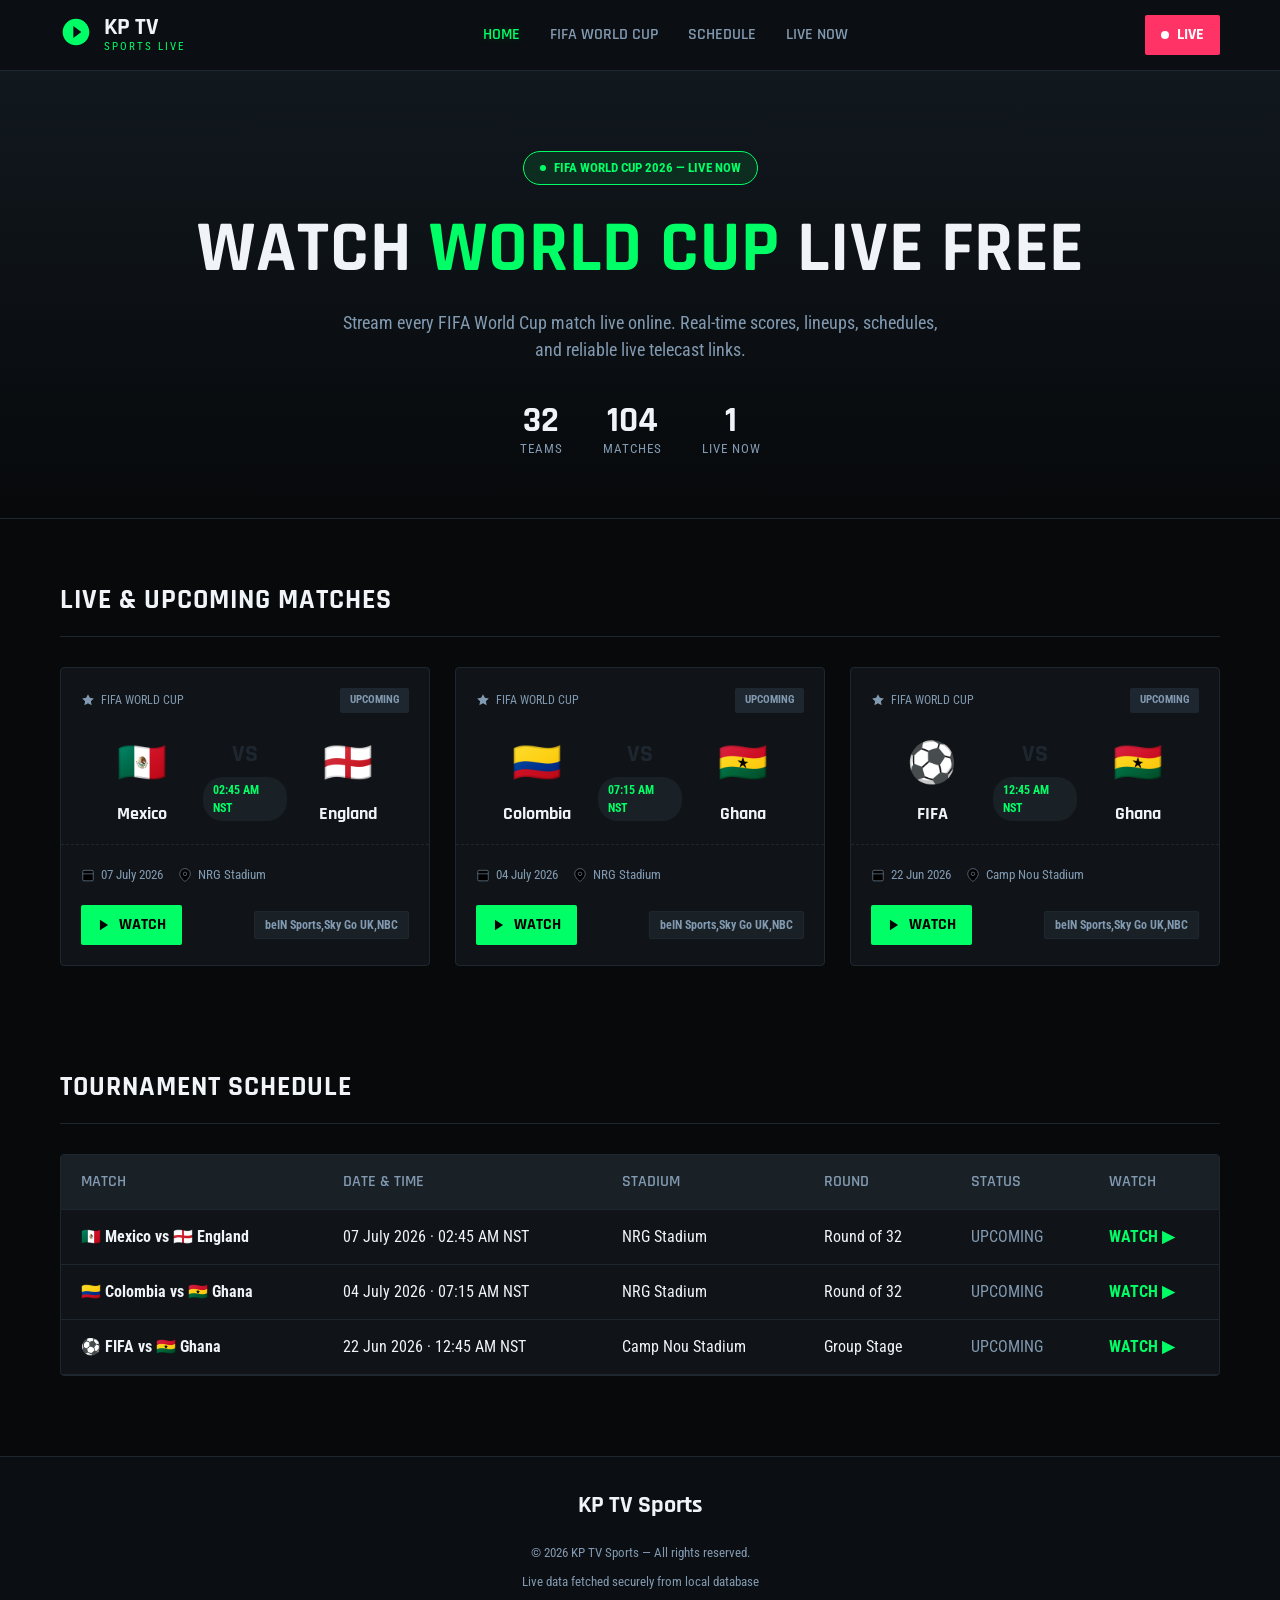
==== index.html @ 0c32e065 "Initial commit" ====
<!DOCTYPE html>
<html lang="en" dir="ltr">
<head>
  <meta charset="UTF-8"/>
  <meta name="viewport" content="width=device-width, initial-scale=1, minimum-scale=1, maximum-scale=5"/>
  <title>KP TV Sports — FIFA World Cup 2026 Live Streaming</title>
  <meta name="description" content="Watch FIFA World Cup 2026 live streaming online. Get live scores, match schedules, team lineups, and telecast links."/>
  <meta name="theme-color" content="#07090b"/>
  <meta property="og:title" content="KP TV Sports — FIFA World Cup 2026 Live"/>
  <link rel="stylesheet" href="style.css"/>
  <link rel="preconnect" href="https://fonts.googleapis.com"/>
  <link rel="preconnect" href="https://fonts.gstatic.com" crossorigin/>
</head>
<body id="body">

<!-- Header -->
<header>
  <div class="container">
    <div class="header-inner">
      <a href="index.html" class="logo">
        <div class="logo-icon">
          <svg viewBox="0 0 24 24"><path d="M12 2C6.48 2 2 6.48 2 12s4.48 10 10 10 10-4.48 10-10S17.52 2 12 2zm-2 14.5v-9l6 4.5-6 4.5z"/></svg>
        </div>
        <div class="logo-text">
          <span class="logo-name">KP TV</span>
          <span class="logo-sub">Sports Live</span>
        </div>
      </a>

      <nav class="main-nav">
        <ul class="nav-menu">
          <li><a href="index.html" class="active">HOME</a></li>
          <li><a href="match-data.html?id=fifa2">FIFA WORLD CUP</a></li>
          <li><a href="#schedule">SCHEDULE</a></li>
          <li><a href="#live">LIVE NOW</a></li>
        </ul>
      </nav>

      <div class="header-actions">
        <a href="match-data.html?id=fifa2" class="btn-live">
          <span class="live-dot"></span>
          LIVE
        </a>
      </div>
    </div>
  </div>
</header>

<!-- Hero -->
<section class="hero">
  <div class="container">
    <div class="hero-content">
      <div class="hero-badge">
        <span class="dot"></span>
        FIFA World Cup 2026 — Live Now
      </div>
      <h1>Watch <span>World Cup</span> Live Free</h1>
      <p>Stream every FIFA World Cup match live online. Real-time scores, lineups, schedules, and reliable live telecast links.</p>
      <div class="hero-stats">
        <div class="hero-stat">
          <div class="num">32</div>
          <div class="label">Teams</div>
        </div>
        <div class="hero-stat">
          <div class="num">104</div>
          <div class="label">Matches</div>
        </div>
        <div class="hero-stat">
          <div class="num" id="liveCount">—</div>
          <div class="label">Live Now</div>
        </div>
      </div>
    </div>
  </div>
</section>

<!-- Live Matches Section -->
<section class="matches-section" id="live">
  <div class="container">
    <div class="section-header">
      <div class="section-title">
        <h2>Live &amp; Upcoming Matches</h2>
      </div>
    </div>

    <!-- Cards loaded by JS -->
    <div class="matches-grid" id="matchesGrid">
      <!-- Skeletons -->
      <div class="match-card" style="pointer-events:none; min-height:250px">
        <div class="loading-skeleton" style="width:100%;height:100%"></div>
      </div>
      <div class="match-card" style="pointer-events:none; min-height:250px">
        <div class="loading-skeleton" style="width:100%;height:100%"></div>
      </div>
    </div>
  </div>
</section>

<!-- Schedule Table -->
<section class="schedule-section" id="schedule">
  <div class="container">
    <div class="section-header">
      <div class="section-title">
        <h2>Tournament Schedule</h2>
      </div>
    </div>

    <div class="schedule-table">
      <table>
        <thead>
          <tr>
            <th>Match</th>
            <th>Date &amp; Time</th>
            <th>Stadium</th>
            <th>Round</th>
            <th>Status</th>
            <th>Watch</th>
          </tr>
        </thead>
        <tbody id="scheduleBody">
          <tr>
            <td colspan="6" style="text-align:center;padding:30px;color:var(--text-muted)">
              Loading schedule data...
            </td>
          </tr>
        </tbody>
      </table>
    </div>
  </div>
</section>

<!-- Footer -->
<footer>
  <div class="container">
    <div class="footer-bottom">
      <div style="font-family:var(--font-heading);font-size:24px;font-weight:700;color:var(--text-main);margin-bottom:10px">KP TV Sports</div>
      <span>© <span id="year"></span> KP TV Sports — All rights reserved.</span>
      <span>Live data fetched securely from local database</span>
    </div>
  </div>
</footer>

<script>
document.getElementById('year').textContent = new Date().getFullYear();

// ===== Country Flag Helper =====
function getFlag(name) {
  const flags = {
    'brazil':'🇧🇷','argentina':'🇦🇷','france':'🇫🇷','germany':'🇩🇪','england':'🏴󠁧󠁢󠁥󠁮󠁧󠁿',
    'spain':'🇪🇸','portugal':'🇵🇹','netherlands':'🇳🇱','italy':'🇮🇹','usa':'🇺🇸',
    'mexico':'🇲🇽','canada':'🇨🇦','morocco':'🇲🇦','senegal':'🇸🇳','japan':'🇯🇵',
    'south korea':'🇰🇷','australia':'🇦🇺','croatia':'🇭🇷','belgium':'🇧🇪','uruguay':'🇺🇾',
    'colombia':'🇨🇴','chile':'🇨🇱','ecuador':'🇪🇨','peru':'🇵🇪','switzerland':'🇨🇭',
    'poland':'🇵🇱','denmark':'🇩🇰','sweden':'🇸🇪','norway':'🇳🇴','austria':'🇦🇹',
    'serbia':'🇷🇸','ukraine':'🇺🇦','turkey':'🇹🇷','ghana':'🇬🇭','nigeria':'🇳🇬',
    'cameroon':'🇨🇲','ivory coast':'🇨🇮','saudi arabia':'🇸🇦','iran':'🇮🇷','qatar':'🇶🇦',
    'south africa':'🇿🇦','egypt':'🇪🇬','algeria':'🇩🇿','tunisia':'🇹🇳',
  };
  const k = (name || '').toLowerCase().trim();
  for (const [country, flag] of Object.entries(flags)) {
    if (k.includes(country)) return flag;
  }
  return '⚽';
}

const FIFA_IDS = ['fifa1','fifa2','fifa3','fifa4','fifa5','fifa6','fifa7','fifa8'];

async function loadMatchData(id) {
  try {
    const res = await fetch(`data/${id}.json`);
    if (!res.ok) return null;
    return await res.json();
  } catch { return null; }
}

function buildMatchCard(data, id) {
  const match = data.match || {};
  const team1 = data.team1 || {};
  const team2 = data.team2 || {};
  const isLive = (match.status || '').toLowerCase().includes('live');
  const flag1 = getFlag(team1.name || '');
  const flag2 = getFlag(team2.name || '');

  const badge = isLive
    ? `<span class="live-badge">LIVE NOW</span>`
    : `<span class="live-badge upcoming-badge">UPCOMING</span>`;

  return `
    <a href="match-data.html?id=${id}" class="match-card">
      <div class="match-card-top">
        <div class="match-league-info">
          <span class="league-name">
            <svg viewBox="0 0 24 24"><path d="M12 2l3.09 6.26L22 9.27l-5 4.87 1.18 6.88L12 17.77l-6.18 3.25L7 14.14 2 9.27l6.91-1.01L12 2z"/></svg>
            ${match.league || 'FIFA World Cup 2026'}
          </span>
          ${badge}
        </div>
        <div class="match-teams">
          <div class="team-info">
            <div class="team-flag">${flag1}</div>
            <span class="team-name">${team1.name || 'TBD'}</span>
          </div>
          <div class="match-vs">
            <span class="vs-text">VS</span>
            <span class="match-time-badge">${match.time || 'TBD'}</span>
          </div>
          <div class="team-info">
            <div class="team-flag">${flag2}</div>
            <span class="team-name">${team2.name || 'TBD'}</span>
          </div>
        </div>
      </div>
      <div class="match-card-body">
        <div class="match-meta">
          <span class="meta-item"><svg viewBox="0 0 24 24"><rect x="3" y="4" width="18" height="18" rx="2"></rect><line x1="3" y1="10" x2="21" y2="10"></line></svg> ${match.date || 'TBD'}</span>
          <span class="meta-item"><svg viewBox="0 0 24 24"><path d="M21 10c0 7-9 13-9 13s-9-6-9-13a9 9 0 0 1 18 0z"></path><circle cx="12" cy="10" r="3"></circle></svg> ${match.stadium || 'TBD'}</span>
        </div>
        <div class="match-card-footer">
          <span class="watch-btn"><svg viewBox="0 0 24 24"><polygon points="5 3 19 12 5 21 5 3"/></svg> Watch</span>
          <span class="broadcaster-tag">${match.broadcaster || 'HD'}</span>
        </div>
      </div>
    </a>`;
}

function buildScheduleRow(data, id) {
  const match = data.match || {};
  const team1 = data.team1 || {};
  const team2 = data.team2 || {};
  const flag1 = getFlag(team1.name || '');
  const flag2 = getFlag(team2.name || '');
  const isLive = (match.status || '').toLowerCase().includes('live');

  const status = isLive
    ? `<span class="status-live">LIVE</span>`
    : `<span class="status-upcoming">UPCOMING</span>`;

  return `<tr>
    <td>
      <div class="schedule-teams">
        <span class="schedule-team-names">${flag1} ${team1.name || 'TBD'} vs ${flag2} ${team2.name || 'TBD'}</span>
      </div>
    </td>
    <td>${match.date || 'TBD'} · ${match.time || 'TBD'}</td>
    <td>${match.stadium || '—'}</td>
    <td>${match.round || '—'}</td>
    <td>${status}</td>
    <td><a href="match-data.html?id=${id}" class="watch-link">Watch ▶</a></td>
  </tr>`;
}

async function initPage() {
  const grid = document.getElementById('matchesGrid');
  const tbody = document.getElementById('scheduleBody');
  const cards = [];
  const rows = [];
  let liveCount = 0;

  const results = await Promise.all(FIFA_IDS.map(id => loadMatchData(id).then(d => ({id, d}))));

  for (const {id, d} of results) {
    if (!d) continue;
    cards.push(buildMatchCard(d, id));
    rows.push(buildScheduleRow(d, id));
    const isLive = ((d.match || {}).status || '').toLowerCase().includes('live');
    if (isLive) liveCount++;
  }

  // Demo fallback if API empty
  if (cards.length === 0) {
    const demoMatches = [
      { id:'fifa2', team1:'Mexico', team2:'England', time:'18:00 UTC', date:'Jul 6, 2026', stadium:'Azteca', round:'Group', broadcaster:'FIFA+', status:'live' },
      { id:'fifa3', team1:'France', team2:'Spain', time:'21:00 UTC', date:'Jul 6, 2026', stadium:'SoFi Stadium', round:'Group', broadcaster:'HD', status:'upcoming' }
    ];
    for (const m of demoMatches) {
      const flag1 = getFlag(m.team1);
      const flag2 = getFlag(m.team2);
      const isLive = m.status === 'live';
      if (isLive) liveCount++;
      const badge = isLive ? '<span class="live-badge">LIVE NOW</span>' : '<span class="live-badge upcoming-badge">UPCOMING</span>';
      
      cards.push(`<a href="match-data.html?id=${m.id}" class="match-card">
        <div class="match-card-top">
          <div class="match-league-info"><span class="league-name">FIFA World Cup</span>${badge}</div>
          <div class="match-teams">
            <div class="team-info"><div class="team-flag">${flag1}</div><span class="team-name">${m.team1}</span></div>
            <div class="match-vs"><span class="vs-text">VS</span><span class="match-time-badge">${m.time}</span></div>
            <div class="team-info"><div class="team-flag">${flag2}</div><span class="team-name">${m.team2}</span></div>
          </div>
        </div>
        <div class="match-card-body">
          <div class="match-meta"><span>${m.date}</span> | <span>${m.stadium}</span></div>
          <div class="match-card-footer">
            <span class="watch-btn">Watch</span>
            <span class="broadcaster-tag">${m.broadcaster}</span>
          </div>
        </div>
      </a>`);
      rows.push(`<tr>
        <td><div class="schedule-teams"><span class="schedule-team-names">${flag1} ${m.team1} vs ${flag2} ${m.team2}</span></div></td>
        <td>${m.date} · ${m.time}</td>
        <td>${m.stadium}</td>
        <td>${m.round}</td>
        <td>${isLive ? '<span class="status-live">LIVE</span>' : '<span class="status-upcoming">UPCOMING</span>'}</td>
        <td><a href="match-data.html?id=${m.id}" class="watch-link">Watch ▶</a></td>
      </tr>`);
    }
  }

  grid.innerHTML = cards.join('');
  tbody.innerHTML = rows.join('') || '<tr><td colspan="6" style="text-align:center">No matches found</td></tr>';
  document.getElementById('liveCount').textContent = liveCount || '1';
}

initPage();
</script>
</body>
</html>
---- style.css ----
/* ===== SPORTS STREAMING - MIDNIGHT & NEON GREEN ===== */
@import url('https://fonts.googleapis.com/css2?family=Rajdhani:wght@500;600;700&family=Roboto+Condensed:wght@400;700&display=swap');

/* ===== CSS Variables ===== */
:root {
  --bg-dark: #07090b;
  --bg-card: #101418;
  --bg-hover: #192026;
  --text-main: #f0f4f8;
  --text-muted: #829ab1;
  --accent: #00ff66;
  --accent-glow: rgba(0, 255, 102, 0.2);
  --border: #1e2730;
  --danger: #ff3366;
  
  --font-heading: 'Rajdhani', sans-serif;
  --font-body: 'Roboto Condensed', sans-serif;
  
  --radius: 4px;
  --transition: all 0.25s ease;
}

/* ===== Reset & Base ===== */
* {
  margin: 0;
  padding: 0;
  box-sizing: border-box;
}

body {
  font-family: var(--font-body);
  background-color: var(--bg-dark);
  color: var(--text-main);
  line-height: 1.5;
  -webkit-font-smoothing: antialiased;
}

a {
  color: inherit;
  text-decoration: none;
  transition: var(--transition);
}

.container {
  max-width: 1200px;
  margin: 0 auto;
  padding: 0 20px;
}

/* ===== Typography ===== */
h1, h2, h3, h4, h5, h6 {
  font-family: var(--font-heading);
  text-transform: uppercase;
  letter-spacing: 1px;
}

/* ===== Header ===== */
header {
  background-color: #0b0e12;
  border-bottom: 1px solid var(--border);
  position: sticky;
  top: 0;
  z-index: 100;
}

.header-inner {
  display: flex;
  align-items: center;
  justify-content: space-between;
  height: 70px;
}

.logo {
  display: flex;
  align-items: center;
  gap: 12px;
}

.logo-icon svg {
  width: 32px;
  height: 32px;
  fill: var(--accent);
}

.logo-text {
  display: flex;
  flex-direction: column;
}

.logo-name {
  font-family: var(--font-heading);
  font-size: 24px;
  font-weight: 700;
  color: var(--text-main);
  line-height: 1;
}

.logo-sub {
  font-size: 11px;
  color: var(--accent);
  text-transform: uppercase;
  letter-spacing: 2px;
}

.main-nav .nav-menu {
  display: flex;
  list-style: none;
  gap: 30px;
}

.nav-menu a {
  font-family: var(--font-heading);
  font-size: 16px;
  font-weight: 600;
  color: var(--text-muted);
  text-transform: uppercase;
  display: flex;
  align-items: center;
  gap: 8px;
}

.nav-menu a:hover, .nav-menu a.active {
  color: var(--accent);
}

.nav-menu a.active {
  text-shadow: 0 0 10px var(--accent-glow);
}

.header-actions {
  display: flex;
  align-items: center;
  gap: 15px;
}

.btn-live {
  background-color: var(--danger);
  color: #fff;
  font-family: var(--font-heading);
  font-weight: 700;
  padding: 8px 16px;
  border-radius: 2px;
  display: flex;
  align-items: center;
  gap: 8px;
  text-transform: uppercase;
}

.btn-live .live-dot {
  width: 8px;
  height: 8px;
  background: #fff;
  border-radius: 50%;
  animation: pulse 1s infinite;
}

/* ===== Hero Section ===== */
.hero {
  background: linear-gradient(to bottom, #11181e, var(--bg-dark));
  padding: 80px 0 60px;
  border-bottom: 1px solid var(--border);
  text-align: center;
}

.hero-badge {
  display: inline-flex;
  align-items: center;
  gap: 8px;
  background: rgba(0, 255, 102, 0.1);
  color: var(--accent);
  border: 1px solid var(--accent);
  padding: 6px 16px;
  border-radius: 20px;
  font-size: 13px;
  font-weight: 700;
  text-transform: uppercase;
  margin-bottom: 25px;
}

.hero-badge .dot {
  width: 6px;
  height: 6px;
  background: var(--accent);
  border-radius: 50%;
}

.hero h1 {
  font-size: clamp(40px, 8vw, 72px);
  line-height: 1.1;
  margin-bottom: 20px;
}

.hero h1 span {
  color: var(--accent);
}

.hero p {
  color: var(--text-muted);
  font-size: 18px;
  max-width: 600px;
  margin: 0 auto 40px;
}

.hero-stats {
  display: flex;
  justify-content: center;
  gap: 40px;
  flex-wrap: wrap;
}

.hero-stat {
  display: flex;
  flex-direction: column;
}

.hero-stat .num {
  font-family: var(--font-heading);
  font-size: 36px;
  font-weight: 700;
  color: var(--text-main);
  line-height: 1;
}

.hero-stat .label {
  color: var(--text-muted);
  font-size: 13px;
  text-transform: uppercase;
  letter-spacing: 1px;
}

/* ===== Matches Grid ===== */
.matches-section {
  padding: 60px 0;
}

.section-header {
  display: flex;
  justify-content: space-between;
  align-items: center;
  margin-bottom: 30px;
  border-bottom: 1px solid var(--border);
  padding-bottom: 15px;
}

.section-title {
  display: flex;
  align-items: center;
  gap: 15px;
}

.section-title h2 {
  font-size: 28px;
}

.matches-grid {
  display: grid;
  grid-template-columns: repeat(auto-fill, minmax(320px, 1fr));
  gap: 25px;
}

.match-card {
  background: var(--bg-card);
  border: 1px solid var(--border);
  border-radius: var(--radius);
  overflow: hidden;
  transition: var(--transition);
  position: relative;
  display: block;
}

.match-card:hover {
  transform: translateY(-5px);
  border-color: var(--accent);
  box-shadow: 0 10px 30px rgba(0,0,0,0.5);
}

.match-card-top {
  padding: 20px;
  border-bottom: 1px dashed var(--border);
}

.match-league-info {
  display: flex;
  justify-content: space-between;
  align-items: center;
  margin-bottom: 20px;
  font-size: 12px;
  color: var(--text-muted);
  text-transform: uppercase;
}

.league-name {
  display: flex;
  align-items: center;
  gap: 6px;
}

.league-name svg {
  fill: currentColor;
  width: 14px;
}

.live-badge {
  background: var(--danger);
  color: white;
  padding: 4px 10px;
  border-radius: 2px;
  font-weight: 700;
  font-size: 11px;
  display: flex;
  align-items: center;
  gap: 5px;
}

.upcoming-badge {
  background: var(--border);
  color: var(--text-muted);
}

.match-teams {
  display: flex;
  justify-content: space-between;
  align-items: center;
}

.team-info {
  display: flex;
  flex-direction: column;
  align-items: center;
  width: 40%;
}

.team-flag {
  font-size: 40px;
  margin-bottom: 10px;
}

.team-name {
  font-family: var(--font-heading);
  font-size: 18px;
  font-weight: 700;
  text-align: center;
  line-height: 1.2;
}

.match-vs {
  display: flex;
  flex-direction: column;
  align-items: center;
}

.vs-text {
  font-family: var(--font-heading);
  color: var(--border);
  font-size: 24px;
  font-weight: 700;
}

.match-time-badge {
  background: var(--bg-hover);
  padding: 4px 10px;
  border-radius: 20px;
  font-size: 12px;
  color: var(--accent);
  font-weight: 700;
  margin-top: 5px;
}

.match-card-body {
  padding: 20px;
}

.match-meta {
  display: flex;
  gap: 15px;
  color: var(--text-muted);
  font-size: 13px;
  margin-bottom: 20px;
}

.meta-item {
  display: flex;
  align-items: center;
  gap: 6px;
}

.meta-item svg {
  width: 14px;
  height: 14px;
  stroke: currentColor;
}

.match-card-footer {
  display: flex;
  justify-content: space-between;
  align-items: center;
}

.watch-btn {
  background: var(--accent);
  color: #000;
  font-family: var(--font-heading);
  font-weight: 700;
  padding: 8px 16px;
  border-radius: 2px;
  display: flex;
  align-items: center;
  gap: 8px;
  text-transform: uppercase;
}

.watch-btn svg {
  width: 14px;
  fill: #000;
}

.broadcaster-tag {
  background: var(--bg-hover);
  color: var(--text-muted);
  padding: 4px 10px;
  border-radius: 2px;
  font-size: 12px;
  font-weight: 700;
  border: 1px solid var(--border);
}

/* ===== Schedule Table ===== */
.schedule-section {
  padding: 40px 0 80px;
}

.schedule-table {
  background: var(--bg-card);
  border: 1px solid var(--border);
  border-radius: var(--radius);
  overflow-x: auto;
}

table {
  width: 100%;
  border-collapse: collapse;
}

th {
  background: var(--bg-hover);
  color: var(--text-muted);
  font-family: var(--font-heading);
  text-transform: uppercase;
  font-weight: 600;
  padding: 15px 20px;
  text-align: left;
  border-bottom: 1px solid var(--border);
}

td {
  padding: 15px 20px;
  border-bottom: 1px solid var(--border);
  vertical-align: middle;
}

.schedule-teams {
  display: flex;
  align-items: center;
  gap: 15px;
}

.schedule-team-names {
  font-weight: 700;
}

.status-live {
  color: var(--danger);
  font-weight: 700;
  display: inline-flex;
  align-items: center;
  gap: 5px;
}

.status-upcoming {
  color: var(--text-muted);
}

.watch-link {
  color: var(--accent);
  font-weight: 700;
  text-transform: uppercase;
}

.watch-link:hover {
  text-decoration: underline;
}

/* ===== Match Hero (Inner Page) ===== */
.match-hero {
  background: url('https://images.unsplash.com/photo-1518605368461-1f1a51136c24?ixlib=rb-4.0.3&auto=format&fit=crop&w=1920&q=80') center/cover no-repeat;
  position: relative;
  padding: 60px 0;
  text-align: center;
}

.match-hero::before {
  content: '';
  position: absolute;
  inset: 0;
  background: linear-gradient(to bottom, rgba(7,9,11,0.8), #07090b);
}

.match-hero-content {
  position: relative;
  z-index: 1;
}

.breadcrumb {
  display: flex;
  justify-content: center;
  gap: 10px;
  color: var(--text-muted);
  font-size: 13px;
  text-transform: uppercase;
  margin-bottom: 20px;
}

.breadcrumb a:hover {
  color: var(--accent);
}

.hero-match-display {
  display: flex;
  justify-content: center;
  align-items: center;
  gap: 50px;
  margin: 30px 0;
}

.hero-team {
  display: flex;
  flex-direction: column;
  align-items: center;
}

.hero-flag {
  font-size: 80px;
  margin-bottom: 10px;
}

.hero-team-name {
  font-family: var(--font-heading);
  font-size: 28px;
  font-weight: 700;
}

.hero-vs-block {
  text-align: center;
}

.hero-vs-text {
  font-family: var(--font-heading);
  font-size: 40px;
  color: var(--border);
  font-weight: 800;
}

.hero-match-time {
  display: inline-block;
  background: rgba(0, 255, 102, 0.1);
  color: var(--accent);
  border: 1px solid var(--accent);
  padding: 5px 15px;
  border-radius: 20px;
  margin-top: 10px;
  font-weight: 700;
}

/* ===== Match Content Layout ===== */
.match-page {
  padding: 40px 0;
}

.match-page-grid {
  display: grid;
  grid-template-columns: 2fr 1fr;
  gap: 30px;
}

/* Tabs */
.tabs-bar {
  display: flex;
  border-bottom: 2px solid var(--border);
  margin-bottom: 30px;
}

.tab-btn {
  background: none;
  border: none;
  color: var(--text-muted);
  font-family: var(--font-heading);
  font-size: 18px;
  font-weight: 600;
  text-transform: uppercase;
  padding: 15px 25px;
  cursor: pointer;
  border-bottom: 2px solid transparent;
  margin-bottom: -2px;
  transition: var(--transition);
}

.tab-btn.active {
  color: var(--accent);
  border-bottom-color: var(--accent);
}

.tab-content { display: none; }
.tab-content.active { display: block; animation: fadeIn 0.3s ease; }

@keyframes fadeIn {
  from { opacity: 0; transform: translateY(10px); }
  to { opacity: 1; transform: translateY(0); }
}

/* Info Cards */
.info-card {
  background: var(--bg-card);
  border: 1px solid var(--border);
  border-radius: var(--radius);
  margin-bottom: 20px;
  overflow: hidden;
}

.info-card-header {
  background: var(--bg-hover);
  padding: 15px 20px;
  border-bottom: 1px solid var(--border);
  display: flex;
  align-items: center;
  gap: 10px;
}

.info-card-header h3 {
  color: #fff;
  font-size: 18px;
}

.info-card-header svg {
  width: 18px;
  fill: var(--accent);
}

.info-table {
  width: 100%;
}

.info-table td {
  padding: 15px 20px;
  border-bottom: 1px solid var(--border);
}

.info-table td:first-child {
  color: var(--text-muted);
  width: 40%;
  text-transform: uppercase;
  font-weight: 600;
  font-size: 13px;
}

.info-table td:last-child {
  font-weight: 700;
}

/* Lineup */
.lineup-grid {
  display: grid;
  grid-template-columns: 1fr 1fr;
  gap: 20px;
  padding: 20px;
}

.lineup-team {
  background: var(--bg-hover);
  border: 1px solid var(--border);
  border-radius: var(--radius);
  padding: 20px;
}

.lineup-team-name {
  font-family: var(--font-heading);
  font-size: 20px;
  font-weight: 700;
  color: var(--accent);
  margin-bottom: 15px;
  text-align: center;
  border-bottom: 1px dashed var(--border);
  padding-bottom: 10px;
}

.lineup-players {
  line-height: 2;
  text-align: center;
}

/* Streams */
.telecast-list {
  padding: 20px;
}

.telecast-link {
  display: flex;
  justify-content: space-between;
  align-items: center;
  background: var(--bg-hover);
  border: 1px solid var(--border);
  padding: 15px 20px;
  border-radius: var(--radius);
  margin-bottom: 15px;
  color: #fff;
  font-family: var(--font-heading);
  font-weight: 700;
  font-size: 18px;
}

.telecast-link:hover {
  background: var(--accent);
  color: #000;
  border-color: var(--accent);
}

.telecast-link-icon {
  display: flex;
  align-items: center;
  gap: 15px;
}

.play-icon {
  width: 30px;
  height: 30px;
  background: rgba(255,255,255,0.1);
  border-radius: 50%;
  display: flex;
  align-items: center;
  justify-content: center;
}

.telecast-link:hover .play-icon {
  background: #000;
}

.play-icon svg {
  width: 14px;
  fill: currentColor;
}

.arrow-icon {
  width: 20px;
  stroke: currentColor;
  fill: none;
  stroke-width: 2;
}

/* Sidebar */
.sidebar-card {
  background: var(--bg-card);
  border: 1px solid var(--border);
  border-radius: var(--radius);
  margin-bottom: 25px;
}

.sidebar-card-header {
  padding: 15px;
  border-bottom: 1px solid var(--border);
  font-family: var(--font-heading);
  font-size: 16px;
  color: var(--accent);
}

.sidebar-card-body {
  padding: 15px;
}

.upcoming-item {
  display: flex;
  align-items: center;
  gap: 15px;
  padding: 10px;
  border-bottom: 1px dashed var(--border);
}

.upcoming-item:last-child {
  border-bottom: none;
}

.upcoming-item:hover {
  background: var(--bg-hover);
}

.upcoming-flags {
  display: flex;
  font-size: 20px;
}

.upcoming-info {
  flex: 1;
}

.upcoming-teams {
  font-weight: 700;
  font-size: 14px;
}

.upcoming-time {
  font-size: 12px;
  color: var(--text-muted);
}

/* ===== Footer ===== */
footer {
  background: #0b0e12;
  border-top: 1px solid var(--border);
  padding: 30px 0;
  text-align: center;
}

.footer-bottom {
  display: flex;
  flex-direction: column;
  align-items: center;
  gap: 10px;
  color: var(--text-muted);
  font-size: 13px;
}

/* ===== Refresh Box ===== */
.refresh-box {
  display: flex;
  justify-content: space-between;
  align-items: center;
  padding: 10px 20px;
  background: var(--bg-card);
  border: 1px solid var(--border);
  border-radius: var(--radius);
  margin-bottom: 20px;
}

.refresh-btn {
  background: var(--bg-hover);
  border: 1px solid var(--border);
  color: var(--text-main);
  padding: 8px 15px;
  cursor: pointer;
  display: flex;
  align-items: center;
  gap: 8px;
  font-family: var(--font-heading);
  font-weight: 600;
  text-transform: uppercase;
}

.refresh-btn:hover {
  background: var(--accent);
  color: #000;
}

/* Loading Skeletons */
.loading-skeleton {
  background: linear-gradient(90deg, var(--bg-hover) 25%, #232c33 50%, var(--bg-hover) 75%);
  background-size: 200% 100%;
  animation: loading 1.5s infinite;
}

@keyframes loading {
  0% { background-position: 200% 0; }
  100% { background-position: -200% 0; }
}

@keyframes pulse {
  0% { box-shadow: 0 0 0 0 rgba(255,255,255, 0.4); }
  70% { box-shadow: 0 0 0 10px rgba(255,255,255, 0); }
  100% { box-shadow: 0 0 0 0 rgba(255,255,255, 0); }
}

/* Mobile Nav */
.menu-toggle {
  display: none;
  background: none;
  border: none;
  color: var(--text-main);
  cursor: pointer;
}

.mobile-nav, .mobile-nav-overlay, .mobile-bottom-bar, .back-to-top, .share-bar, .match-banner {
  display: none !important;
}

@media (max-width: 900px) {
  .match-page-grid { grid-template-columns: 1fr; }
  .header-actions { display: none; }
  .main-nav { display: none; }
  .menu-toggle { display: block; }
}
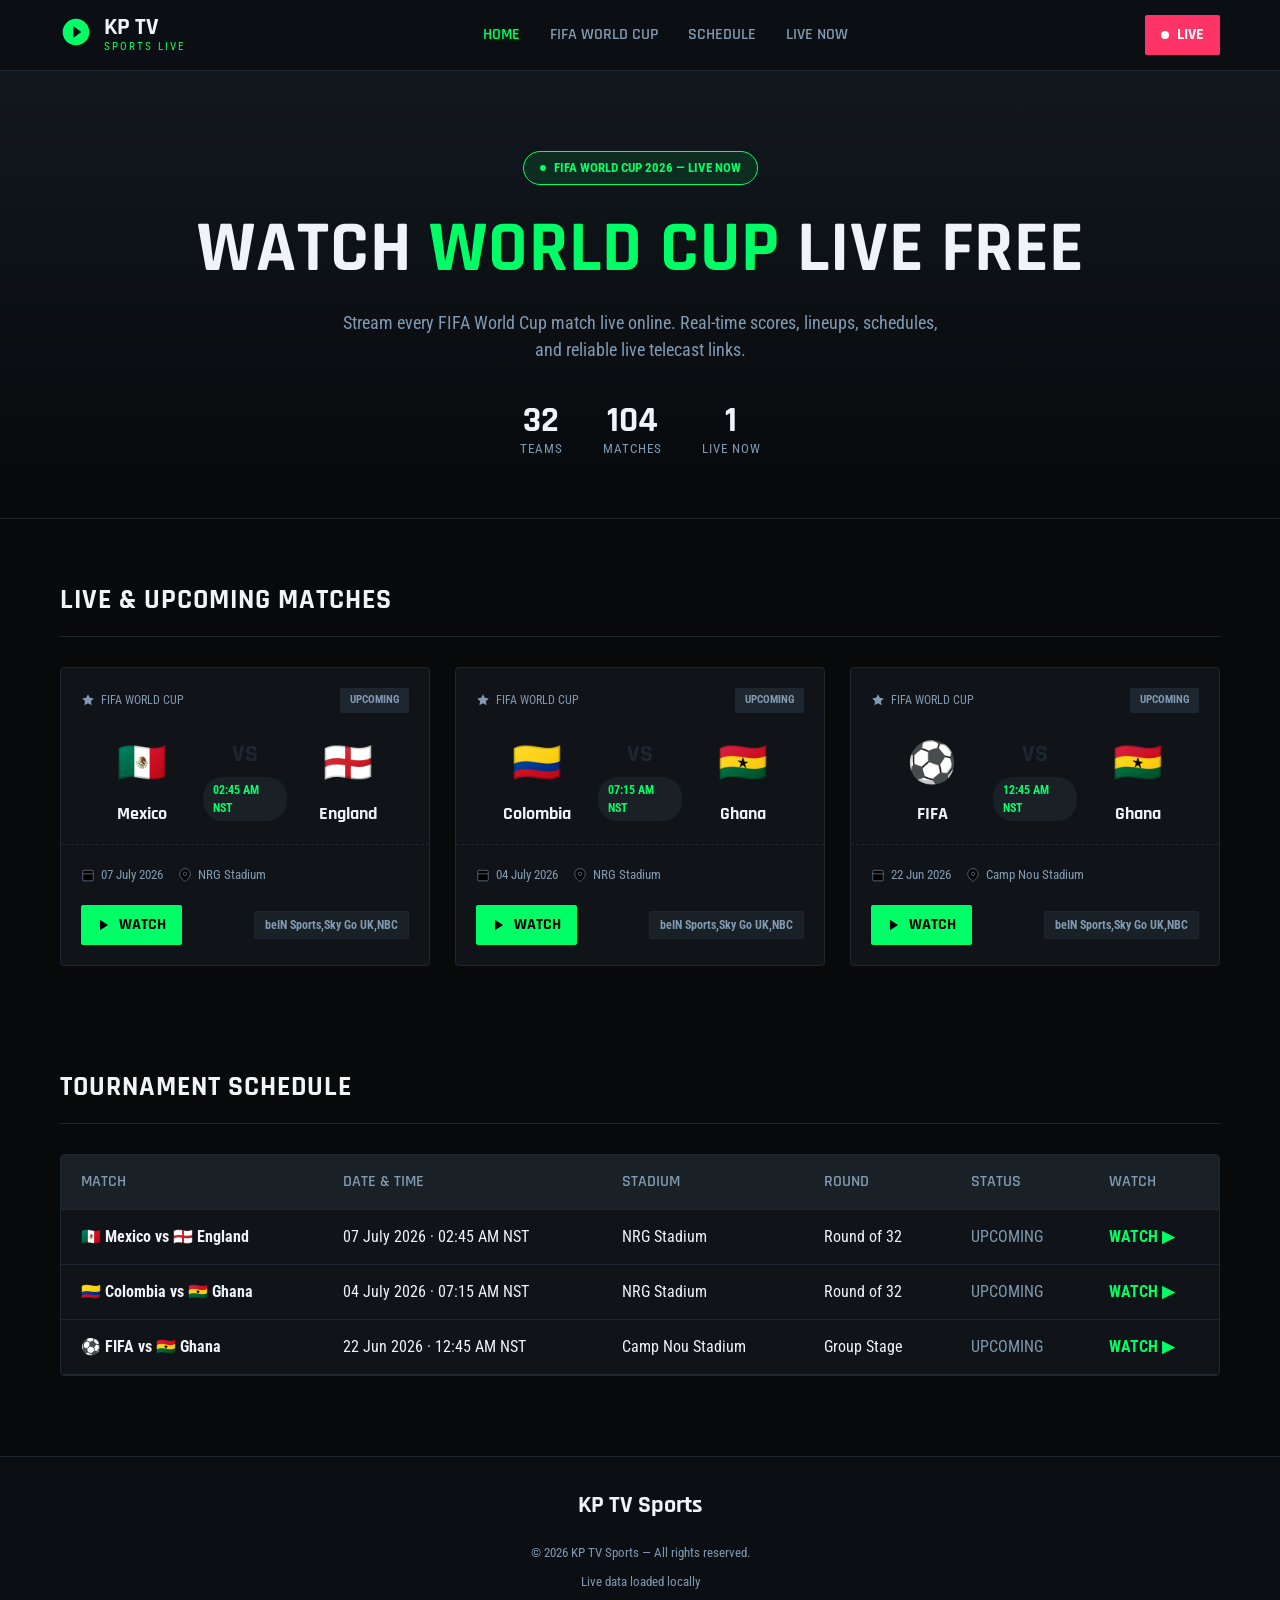
==== commit c8473bbe: "back to the yonotv links....." ====
--- a/index.html
+++ b/index.html
@@ -135,11 +135,12 @@
     <div class="footer-bottom">
       <div style="font-family:var(--font-heading);font-size:24px;font-weight:700;color:var(--text-main);margin-bottom:10px">KP TV Sports</div>
       <span>© <span id="year"></span> KP TV Sports — All rights reserved.</span>
-      <span>Live data fetched securely from local database</span>
+      <span>Live data loaded locally</span>
     </div>
   </div>
 </footer>
 
+<script src="data.js"></script>
 <script>
 document.getElementById('year').textContent = new Date().getFullYear();
 
@@ -166,11 +167,7 @@
 const FIFA_IDS = ['fifa1','fifa2','fifa3','fifa4','fifa5','fifa6','fifa7','fifa8'];
 
 async function loadMatchData(id) {
-  try {
-    const res = await fetch(`data/${id}.json`);
-    if (!res.ok) return null;
-    return await res.json();
-  } catch { return null; }
+  return window.KP_DATA ? window.KP_DATA[id] : null;
 }
 
 function buildMatchCard(data, id) {
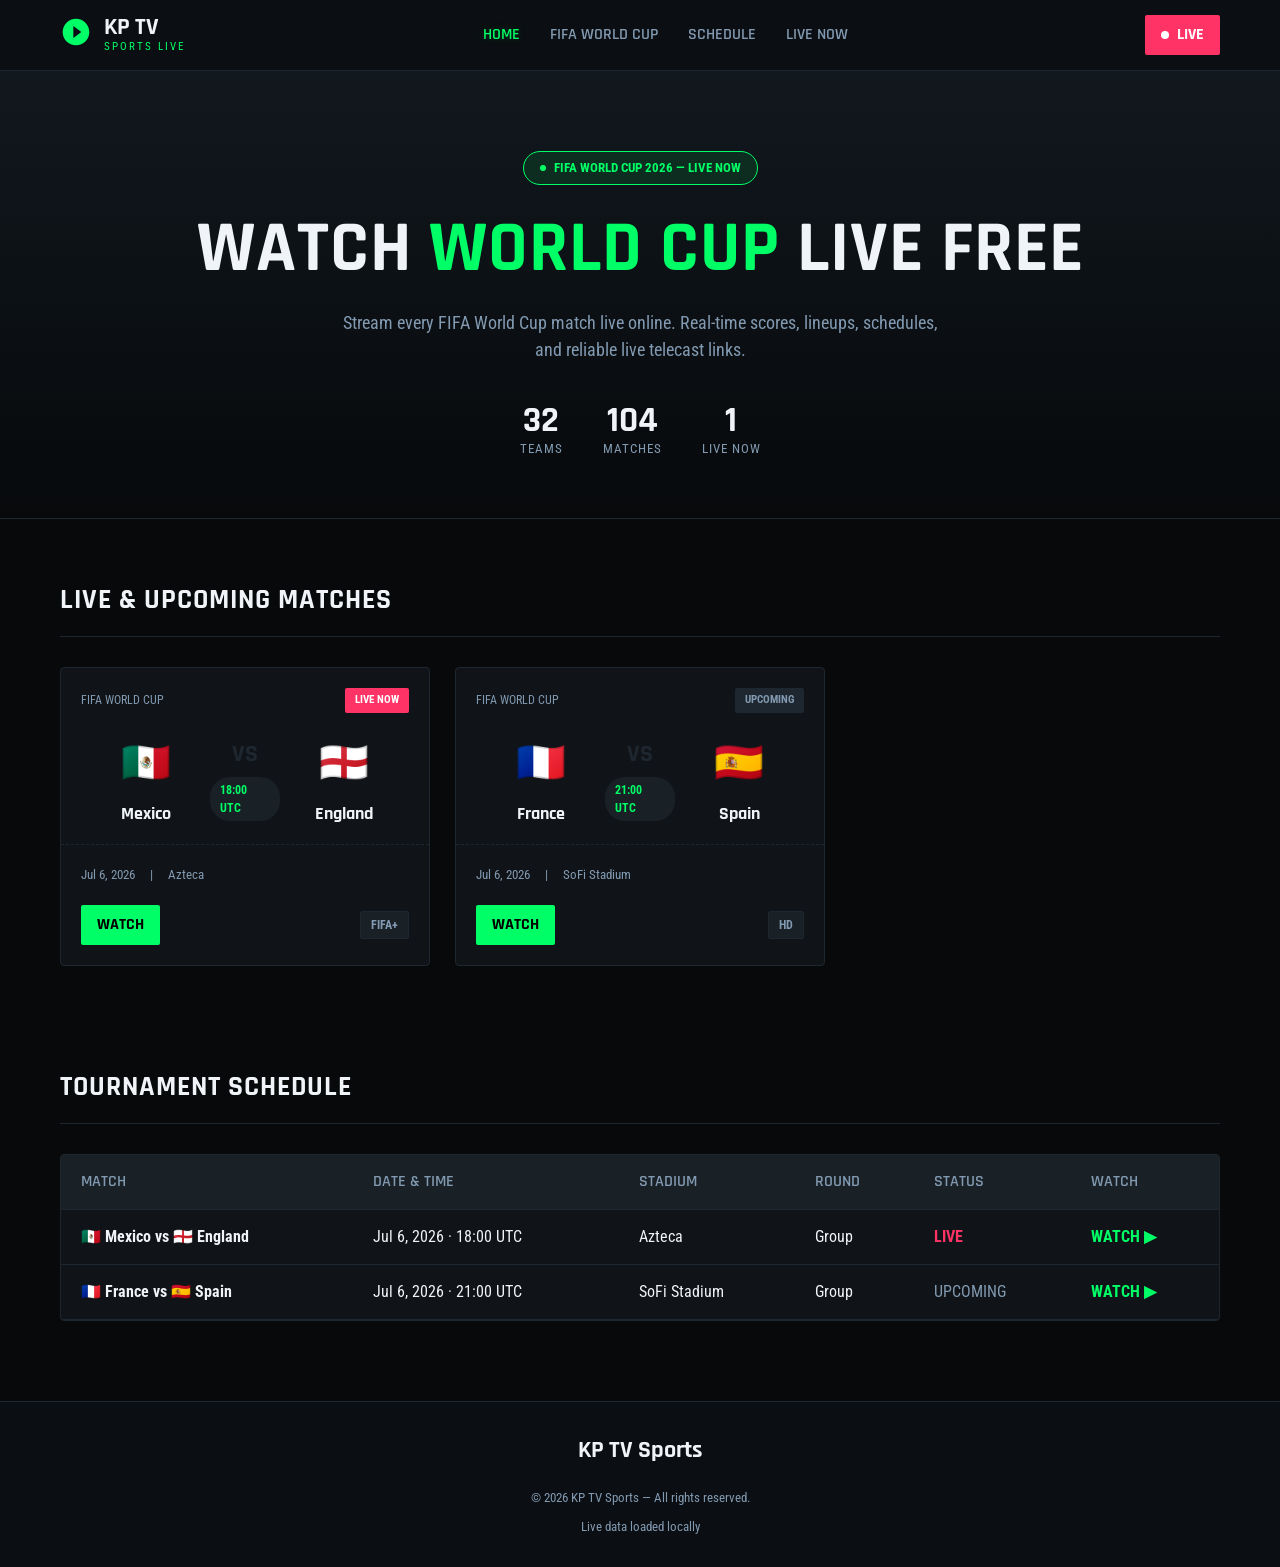
==== commit a68be4b0: "autoupdate live data as per yonotv" ====
--- a/index.html
+++ b/index.html
@@ -140,7 +140,6 @@
   </div>
 </footer>
 
-<script src="data.js"></script>
 <script>
 document.getElementById('year').textContent = new Date().getFullYear();
 
@@ -167,7 +166,11 @@
 const FIFA_IDS = ['fifa1','fifa2','fifa3','fifa4','fifa5','fifa6','fifa7','fifa8'];
 
 async function loadMatchData(id) {
-  return window.KP_DATA ? window.KP_DATA[id] : null;
+  try {
+    const res = await fetch(`https://yonotv-data.pages.dev/${id}.json?t=${Date.now()}`);
+    if (!res.ok) return null;
+    return await res.json();
+  } catch { return null; }
 }
 
 function buildMatchCard(data, id) {
